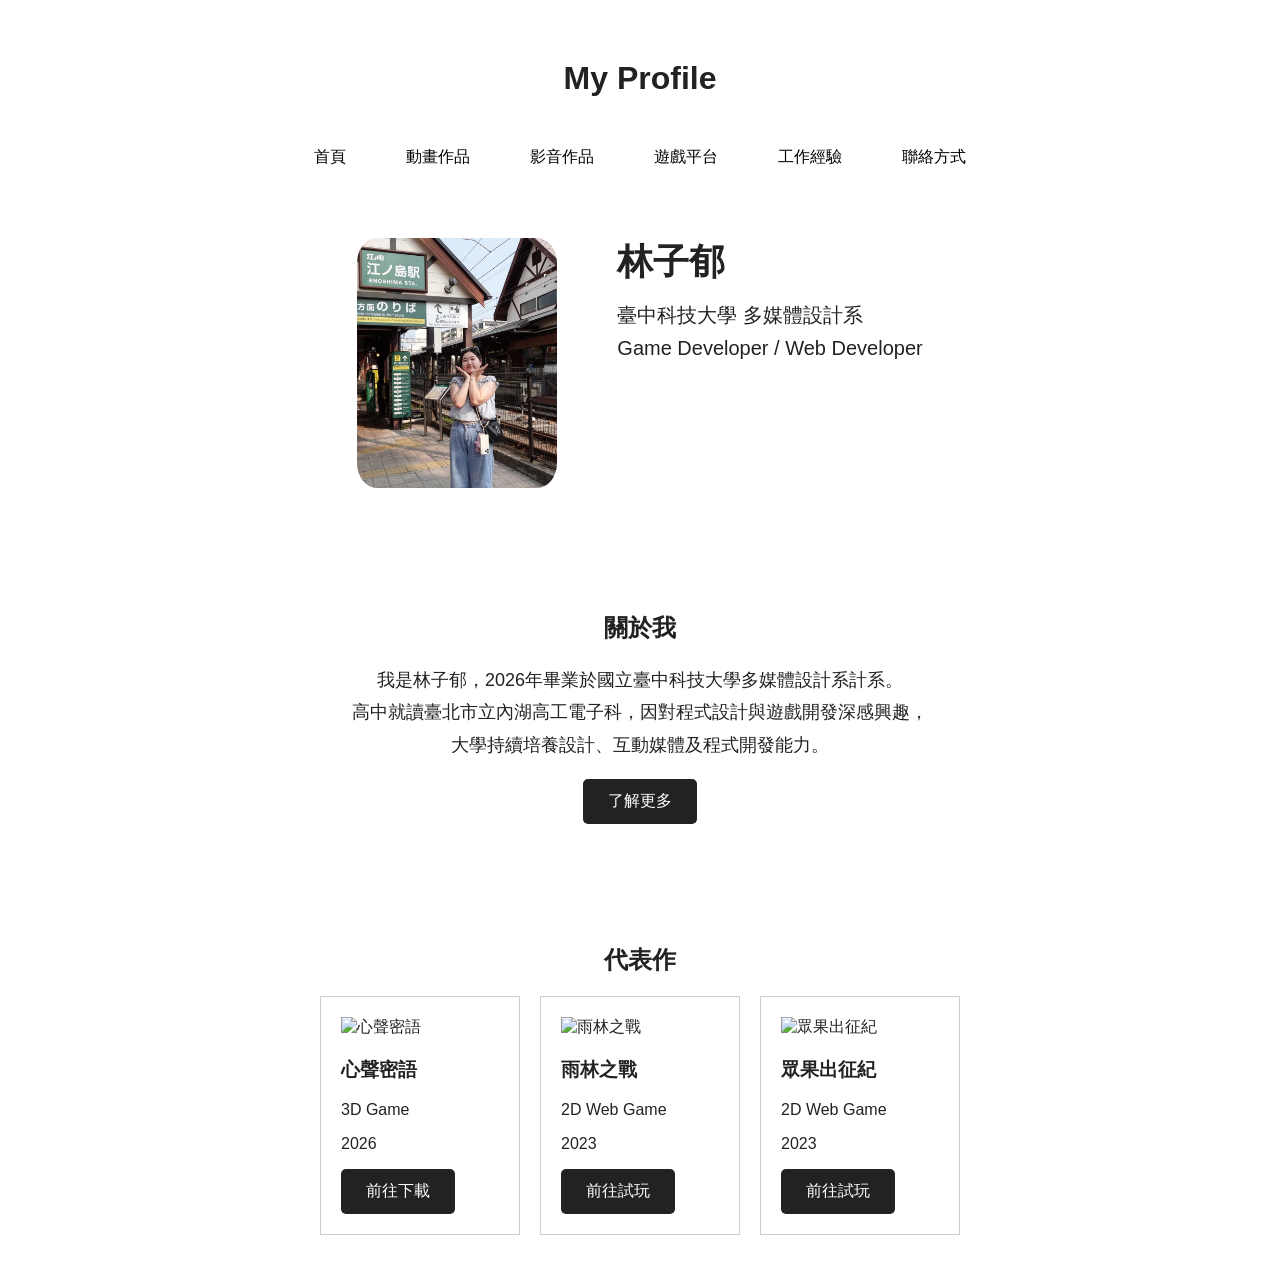
==== index.html @ 127e775a "09/22 15:06" ====
<!DOCTYPE html>
<html lang="zh-TW">

<head>
    <meta charset="UTF-8">
    <meta name="viewport" content="width=device-width, initial-scale=1.0">

    <title>My Profile</title>

    <link rel="stylesheet" href="css/common.css">
    <link rel="stylesheet" href="css/index.css">
</head>

<body>

    <header>

        <h1>My Profile</h1>

        <nav>

            <ul>
                <li><a href="index.html">首頁</a></li>

                <li>
                    <a href="animations.html">動畫作品</a>
                    <ul>
                        <li><a href="#">手翻書</a></li>
                        <li><a href="#">平面動畫</a></li>
                        <li><a href="#">光柵動畫</a></li>
                        <li><a href="#">偶動畫</a></li>
                    </ul>
                </li>

                <li>
                    <a href="videos.html">影音作品</a>
                    <ul>
                        <li><a href="#">微電影</a></li>
                        <li><a href="#">紀錄片剪輯</a></li>
                    </ul>
                </li>

                <li>
                    <a href="games.html">遊戲平台</a>
                    <ul>
                        <li><a href="#">2D遊戲</a></li>
                        <li><a href="#">互動裝置遊戲</a></li>
                        <li><a href="#">語音互動遊戲</a></li>
                    </ul>
                </li>

                <li>
                    <a href="experience.html">工作經驗</a>
                    <ul>
                        <li><a href="#">佈展經驗</a></li>
                        <li><a href="#">抓周活動</a></li>
                        <li><a href="#">專案協助</a></li>
                        <li><a href="#">伺服器維運</a></li>
                    </ul>
                </li>

                <li><a href="contact.html">聯絡方式</a></li>
            </ul>

        </nav>

        <section class="hero">

            <div class="profile-image">
                <img src="images/profile.jpg" alt="林子郁個人照">
            </div>

            <div class="profile-text">
                <h2>林子郁</h2>
                <p>臺中科技大學 多媒體設計系</p>
                <p>Game Developer / Web Developer</p>
            </div>

        </section>

        <section class="intro">

            <h2>關於我</h2>

            <p>
                我是林子郁，2026年畢業於國立臺中科技大學多媒體設計系計系。<br>
                高中就讀臺北市立內湖高工電子科，因對程式設計與遊戲開發深感興趣，<br>
                大學持續培養設計、互動媒體及程式開發能力。<br>
            </p>

            <a href="about.html" class="button">了解更多</a>

        </section>

        <section class="featured">

            <h2>代表作</h2>

            <div class="game-list">

                <div class="game-card">

                    <img src="images/xinshengmimi.jpg" alt="心聲密語">

                    <h3>心聲密語</h3>

                    <p>3D Game</p>
                    <p>2026</p>

                    <a href="https://drive.google.com/drive/folders/1yTG1GwC1kpS2oyGAruwCzZpNf6i1fbY-" class="button">前往下載</a>

                </div>

                <div class="game-card">

                    <img src="images/yulinzhizhan.jpg" alt="雨林之戰">

                    <h3>雨林之戰</h3>

                    <p>2D Web Game</p>
                    <p>2023</p>

                    <a href="https://julielin0926.github.io/game/game/index.html" class="button">前往試玩</a>

                </div>

                <div class="game-card">

                    <img src="images/zhongguo.chuzhengji.jpg" alt="眾果出征紀">

                    <h3>眾果出征紀</h3>

                    <p>2D Web Game</p>
                    <p>2023</p>

                    <a href="https://julielin0926.github.io/game/game2/index.html" class="button">前往試玩</a>

                </div>

            </div>

        </section>
    </header>

</body>

</html>
---- css/common.css ----
* {
    box-sizing: border-box;
}

body {
    margin: 0;
    font-family: Arial, sans-serif;
    background-color: #ffffff;
    color: #222;
}

header {
    padding: 30px 20px 0;
}

h1 {
    text-align: center;
    margin: 30px 0 30px;
}

/* ==================== 導覽列 ==================== */

nav {
    width: 100%;
    background-color: #ffffff;
}

nav ul {
    display: flex;
    list-style: none;
    padding: 0;
    margin: 0;
}

nav > ul {
    display: flex;
    justify-content: center;
    align-items: center;
    list-style: none;
    margin: 0;
    padding: 0;
}

nav li {
    position: relative;
}

nav li ul {
    display: none;
    position: absolute;
}

nav li:hover ul {
    display: block;
}

nav a {
    display: block;
    padding: 20px 30px;
    color: rgb(0, 0, 0);
    text-decoration: none;
}

/* ==================== 共用區塊 ==================== */

section {
    padding: 50px;
}

/* ==================== 共用按鈕 ==================== */

.button {
    display: inline-block;

    padding: 12px 25px;

    background-color: #222;
    color: white;

    text-decoration: none;

    border-radius: 5px;
}

.button:hover {
    opacity: 0.8;
    transform: scale(1.05);
}
---- css/index.css ----
/* ==================== 首頁 Hero ==================== */

.hero {
    min-height: 300px;
    display: flex;
    flex-direction: row;
    justify-content: center;
    align-items: flex-start;
    gap: 60px;
}

.hero h2 {
    font-size: 30px;
    margin: 0;
}

.hero p {
    font-size: 20px;
}

/* ==================== 個人照片 ==================== */

.profile-image img {
    width: 200px;
    height: 250px;
    object-fit: cover;
    border-radius: 10%;
}

/* ==================== 個人介紹 ==================== */

.profile-text h2 {
    font-size: 36px;
    margin: 0 0 15px;
}

.profile-text p {
    font-size: 20px;
    margin: 8px 0;
}

/* ==================== 關於我 ==================== */

.intro {
    max-width: 900px;
    margin: 0 auto;
    text-align: center;
}

.intro p {
    font-size: 18px;
    line-height: 1.8;
}

/* ==================== 代表作 ==================== */

.featured {
    max-width: 1000px;
    margin: 0 auto;
}

.featured h2 {
    text-align: center;
}

/* ==================== 遊戲卡片 ==================== */

.game-list {
    display: flex;
    justify-content: center;
    gap: 20px;
}

.game-card {
    padding: 20px;
    border: 1px solid #ccc;
    width: 200px;
}
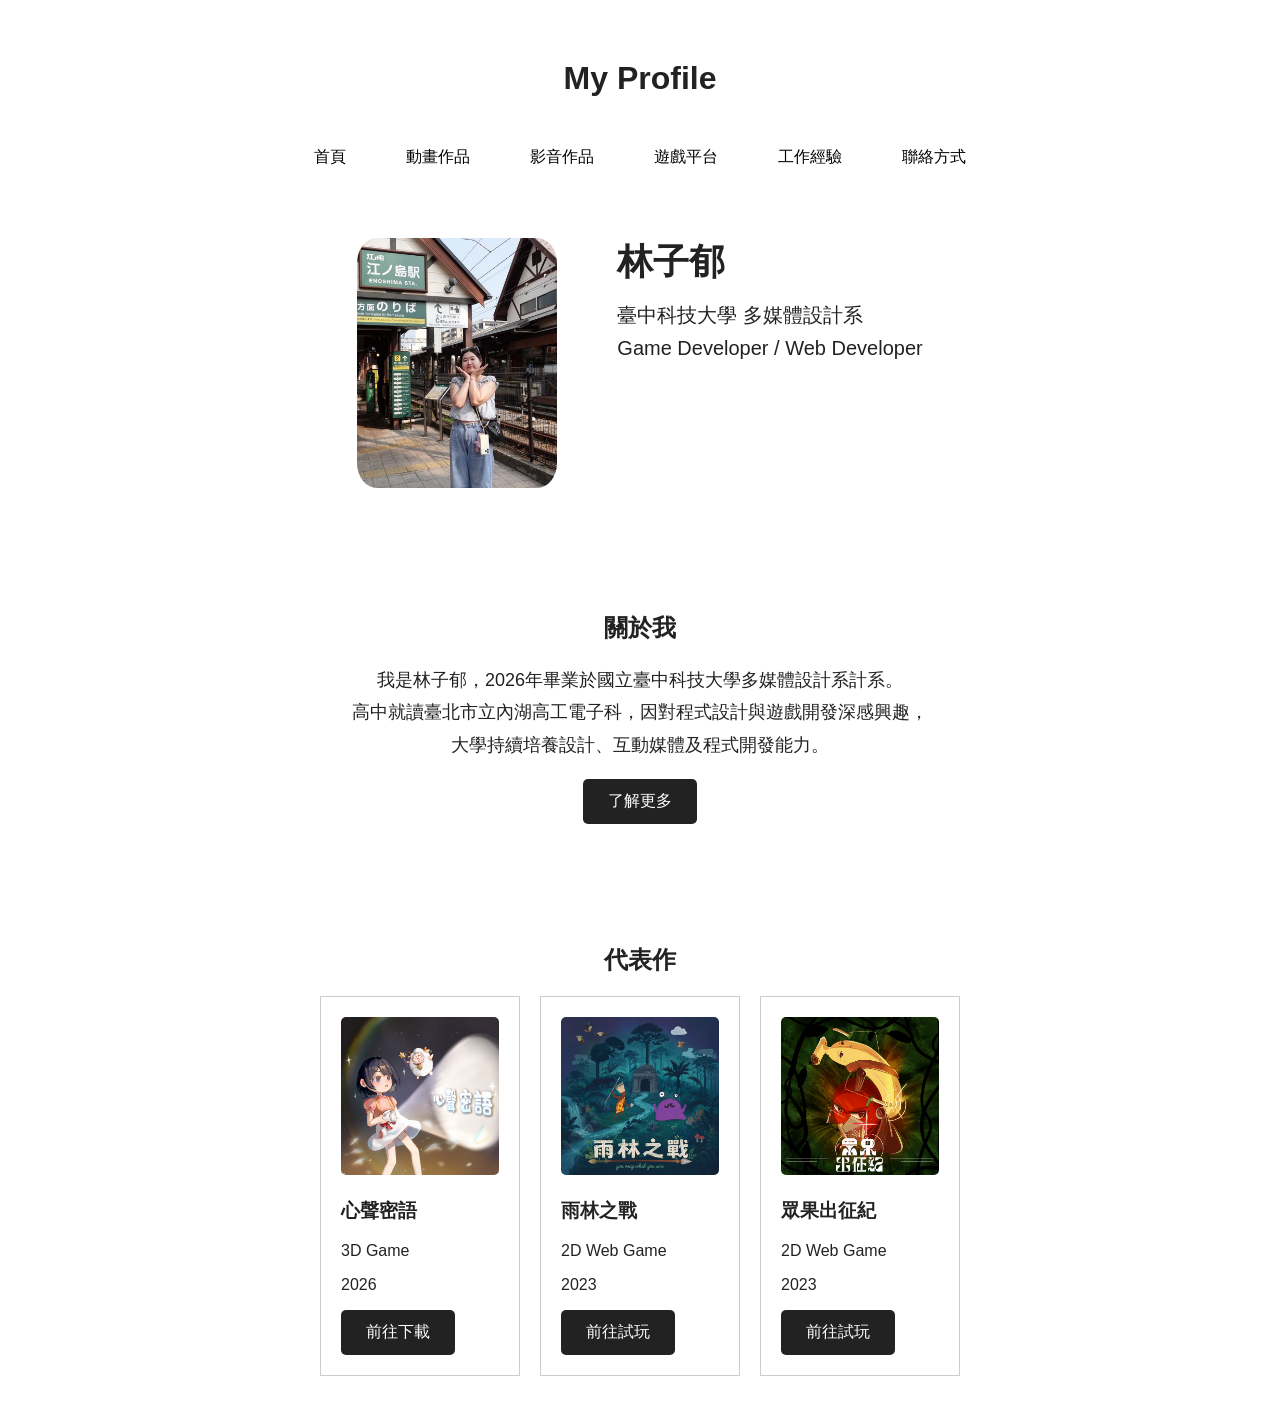
==== commit 88020e4d: "09/22 15:21" ====
--- a/index.html
+++ b/index.html
@@ -100,7 +100,7 @@
 
                 <div class="game-card">
 
-                    <img src="images/xinshengmimi.jpg" alt="心聲密語">
+                    <img src="images/xinshengmimi.png" alt="心聲密語">
 
                     <h3>心聲密語</h3>
 
@@ -113,7 +113,7 @@
 
                 <div class="game-card">
 
-                    <img src="images/yulinzhizhan.jpg" alt="雨林之戰">
+                    <img src="images/yulinzhizhan.png" alt="雨林之戰">
 
                     <h3>雨林之戰</h3>
 
@@ -126,7 +126,7 @@
 
                 <div class="game-card">
 
-                    <img src="images/zhongguo.chuzhengji.jpg" alt="眾果出征紀">
+                    <img src="images/zhongguo.chuzhengji.png" alt="眾果出征紀">
 
                     <h3>眾果出征紀</h3>
 
--- a/css/index.css
+++ b/css/index.css
@@ -75,4 +75,10 @@
     padding: 20px;
     border: 1px solid #ccc;
     width: 200px;
+}
+
+.game-card img {
+    width: 100%;
+    height: auto;
+    border-radius: 5px;
 }
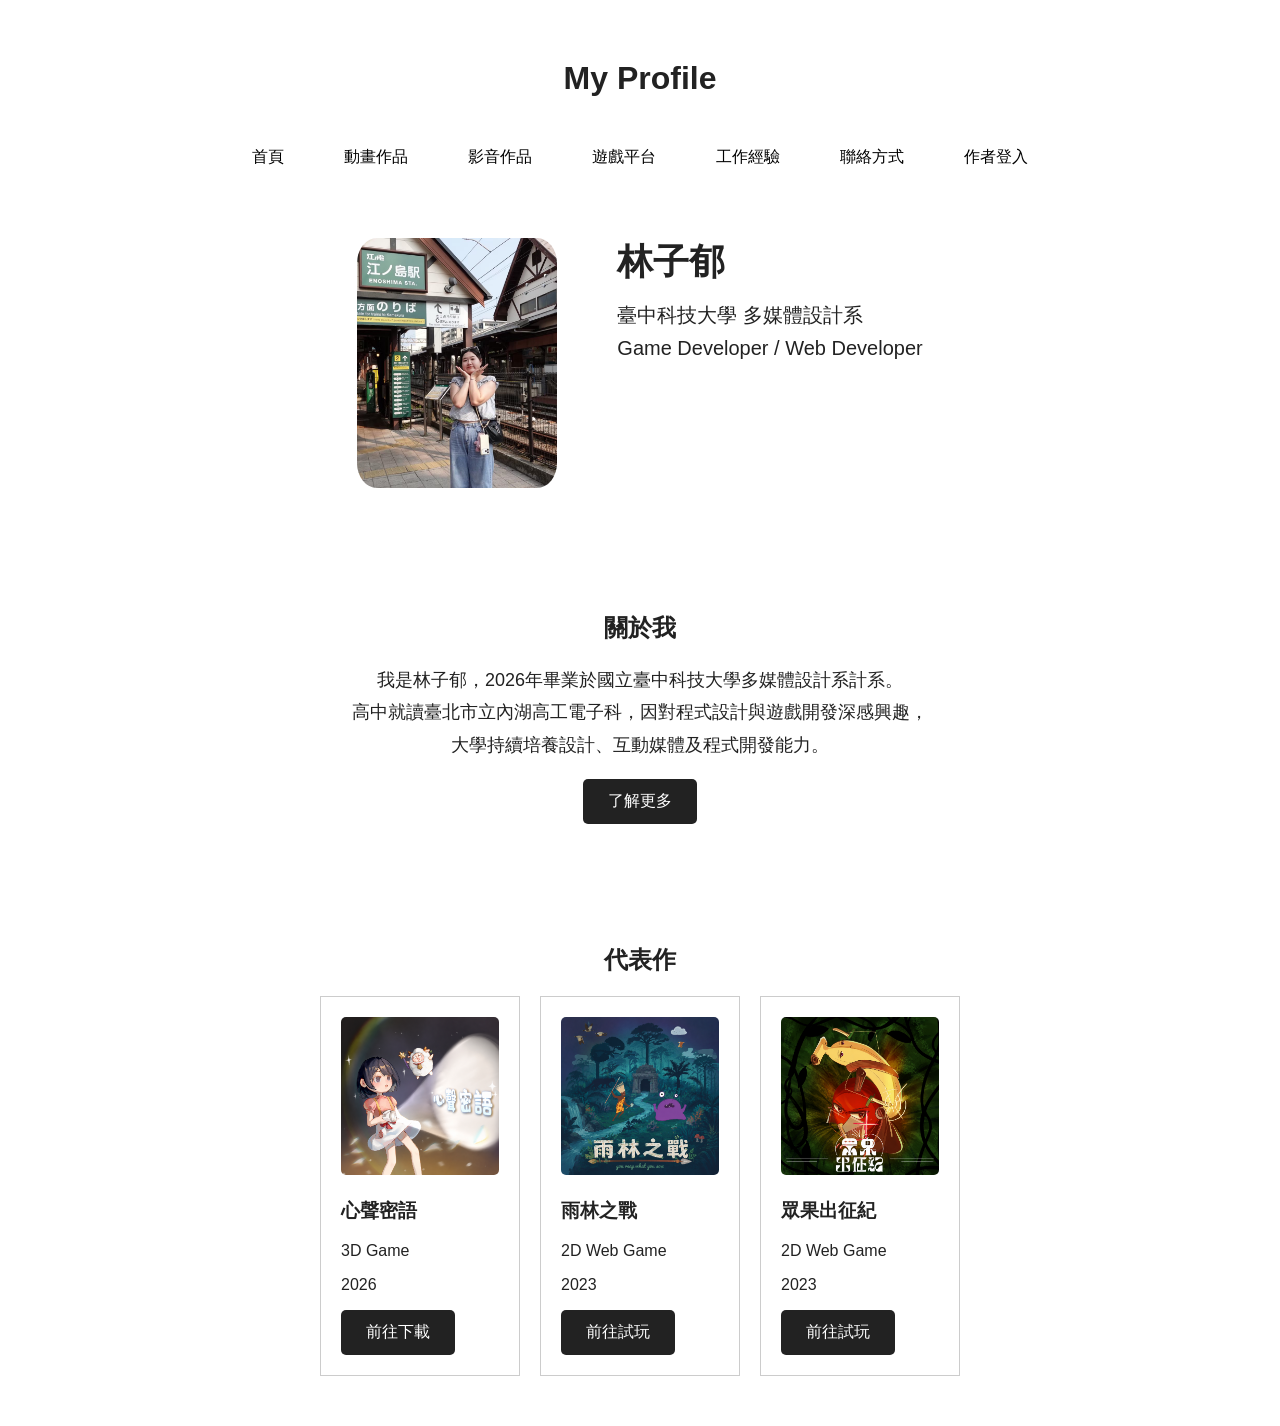
==== commit 9d1a921e: "09/22 17:00" ====
--- a/index.html
+++ b/index.html
@@ -4,24 +4,19 @@
 <head>
     <meta charset="UTF-8">
     <meta name="viewport" content="width=device-width, initial-scale=1.0">
-
     <title>My Profile</title>
-
     <link rel="stylesheet" href="css/common.css">
     <link rel="stylesheet" href="css/index.css">
 </head>
 
 <body>
-
     <header>
 
+    <!-- 導覽列區塊 --> 
         <h1>My Profile</h1>
-
         <nav>
-
             <ul>
                 <li><a href="index.html">首頁</a></li>
-
                 <li>
                     <a href="animations.html">動畫作品</a>
                     <ul>
@@ -31,7 +26,6 @@
                         <li><a href="#">偶動畫</a></li>
                     </ul>
                 </li>
-
                 <li>
                     <a href="videos.html">影音作品</a>
                     <ul>
@@ -39,7 +33,6 @@
                         <li><a href="#">紀錄片剪輯</a></li>
                     </ul>
                 </li>
-
                 <li>
                     <a href="games.html">遊戲平台</a>
                     <ul>
@@ -48,7 +41,6 @@
                         <li><a href="#">語音互動遊戲</a></li>
                     </ul>
                 </li>
-
                 <li>
                     <a href="experience.html">工作經驗</a>
                     <ul>
@@ -58,87 +50,64 @@
                         <li><a href="#">伺服器維運</a></li>
                     </ul>
                 </li>
-
                 <li><a href="contact.html">聯絡方式</a></li>
+                <li><a href="login.html">作者登入</a></li>
             </ul>
-
         </nav>
 
+
+
+    <!-- 關於我 -->
         <section class="hero">
-
             <div class="profile-image">
                 <img src="images/profile.jpg" alt="林子郁個人照">
             </div>
-
             <div class="profile-text">
                 <h2>林子郁</h2>
                 <p>臺中科技大學 多媒體設計系</p>
                 <p>Game Developer / Web Developer</p>
             </div>
-
         </section>
-
         <section class="intro">
-
             <h2>關於我</h2>
-
             <p>
                 我是林子郁，2026年畢業於國立臺中科技大學多媒體設計系計系。<br>
                 高中就讀臺北市立內湖高工電子科，因對程式設計與遊戲開發深感興趣，<br>
                 大學持續培養設計、互動媒體及程式開發能力。<br>
             </p>
-
             <a href="about.html" class="button">了解更多</a>
-
         </section>
 
+
+
+    <!-- 遊戲作品區塊 -->
         <section class="featured">
-
             <h2>代表作</h2>
-
             <div class="game-list">
-
                 <div class="game-card">
-
                     <img src="images/xinshengmimi.png" alt="心聲密語">
-
                     <h3>心聲密語</h3>
-
                     <p>3D Game</p>
                     <p>2026</p>
-
                     <a href="https://drive.google.com/drive/folders/1yTG1GwC1kpS2oyGAruwCzZpNf6i1fbY-" class="button">前往下載</a>
-
                 </div>
 
                 <div class="game-card">
-
                     <img src="images/yulinzhizhan.png" alt="雨林之戰">
-
                     <h3>雨林之戰</h3>
-
                     <p>2D Web Game</p>
                     <p>2023</p>
-
                     <a href="https://julielin0926.github.io/game/game/index.html" class="button">前往試玩</a>
-
                 </div>
 
                 <div class="game-card">
-
                     <img src="images/zhongguo.chuzhengji.png" alt="眾果出征紀">
-
                     <h3>眾果出征紀</h3>
-
                     <p>2D Web Game</p>
                     <p>2023</p>
-
                     <a href="https://julielin0926.github.io/game/game2/index.html" class="button">前往試玩</a>
-
                 </div>
-
             </div>
-
         </section>
     </header>
 
--- a/css/common.css
+++ b/css/common.css
@@ -18,6 +18,7 @@
     margin: 30px 0 30px;
 }
 
+
 /* ==================== 導覽列 ==================== */
 
 nav {
@@ -33,39 +34,105 @@
 }
 
 nav > ul {
+    background-color: #ffffff;
+
     display: flex;
     justify-content: center;
     align-items: center;
+
     list-style: none;
     margin: 0;
     padding: 0;
 }
 
+
+/* 每一個主選單項目 */
+
 nav li {
     position: relative;
 }
 
+
+/* ==================== 下拉選單 ==================== */
+
 nav li ul {
     display: none;
+
     position: absolute;
+
+    /* 放到主選單正下方 */
+    top: 100%;
+
+    /* 讓下拉選單以主選單項目為中心 */
+    left: 50%;
+    transform: translateX(-50%);
+
+    /* 下拉選單背景 */
+    background-color: #ffffff;
+    opacity: 0.8;
+
+    margin: 0;
+    padding: 0;
+
+    /* 最小寬度 */
+    min-width: 160px;
+
+    /* 顯示在其他內容上方 */
+    z-index: 1000;
 }
+
+
+/* 滑鼠移到主選單時，顯示下拉選單 */
 
 nav li:hover ul {
     display: block;
 }
 
+
+/* ==================== 主選單連結 ==================== */
+
 nav a {
     display: block;
+
     padding: 20px 30px;
+
     color: rgb(0, 0, 0);
+
     text-decoration: none;
 }
+
+
+/* ==================== 下拉選單連結 ==================== */
+
+nav li ul a {
+    /* 文字置中 */
+    text-align: center;
+
+    /* 下拉選單內縮 */
+    padding: 12px 20px;
+
+    /* 不換行 */
+    white-space: nowrap;
+
+    /* 淡淡的黑色格線 */
+    border: 1px solid rgba(197, 197, 197, 0.342);
+}
+
+
+/* ==================== 下拉選單滑鼠效果 ==================== */
+
+nav li ul a:hover {
+    background-color: #eeeded;
+    opacity: 0.9;
+}
+
 
 /* ==================== 共用區塊 ==================== */
 
 section {
     padding: 50px;
 }
+
 
 /* ==================== 共用按鈕 ==================== */
 
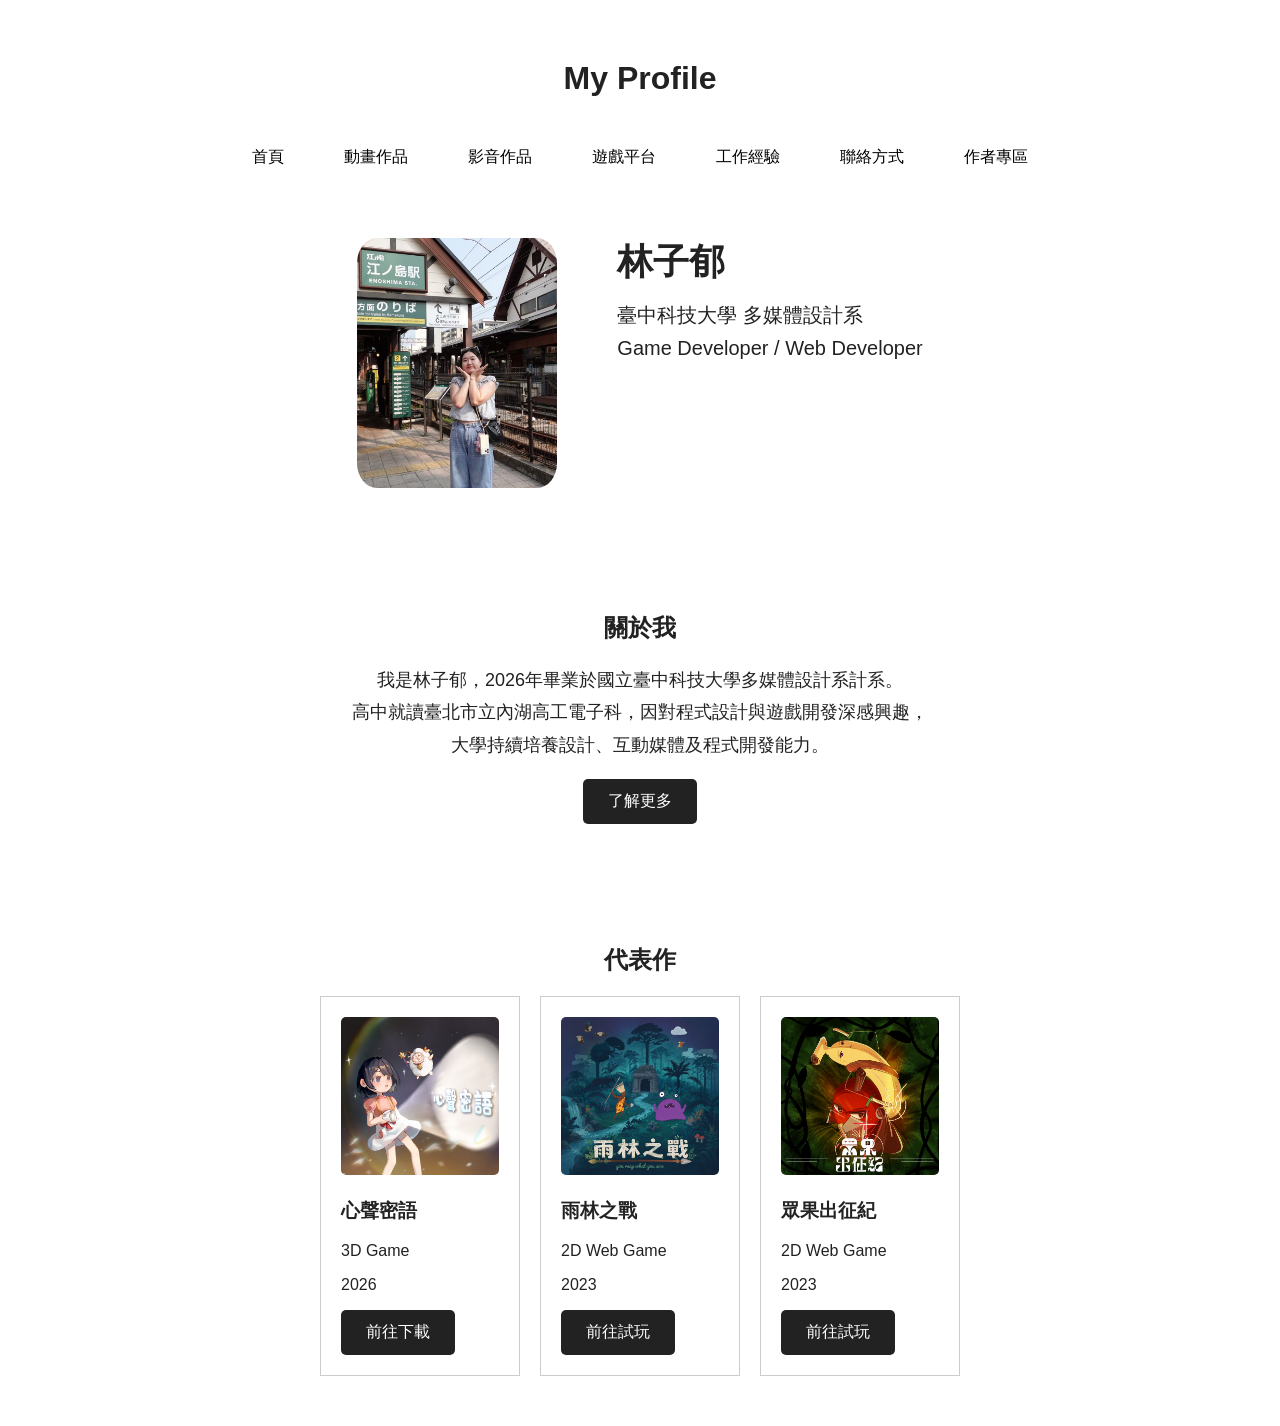
==== commit c042432e: "09/23 16:00" ====
--- a/index.html
+++ b/index.html
@@ -51,7 +51,7 @@
                     </ul>
                 </li>
                 <li><a href="contact.html">聯絡方式</a></li>
-                <li><a href="login.html">作者登入</a></li>
+                <li><a href="login.html">作者專區</a></li>
             </ul>
         </nav>
 
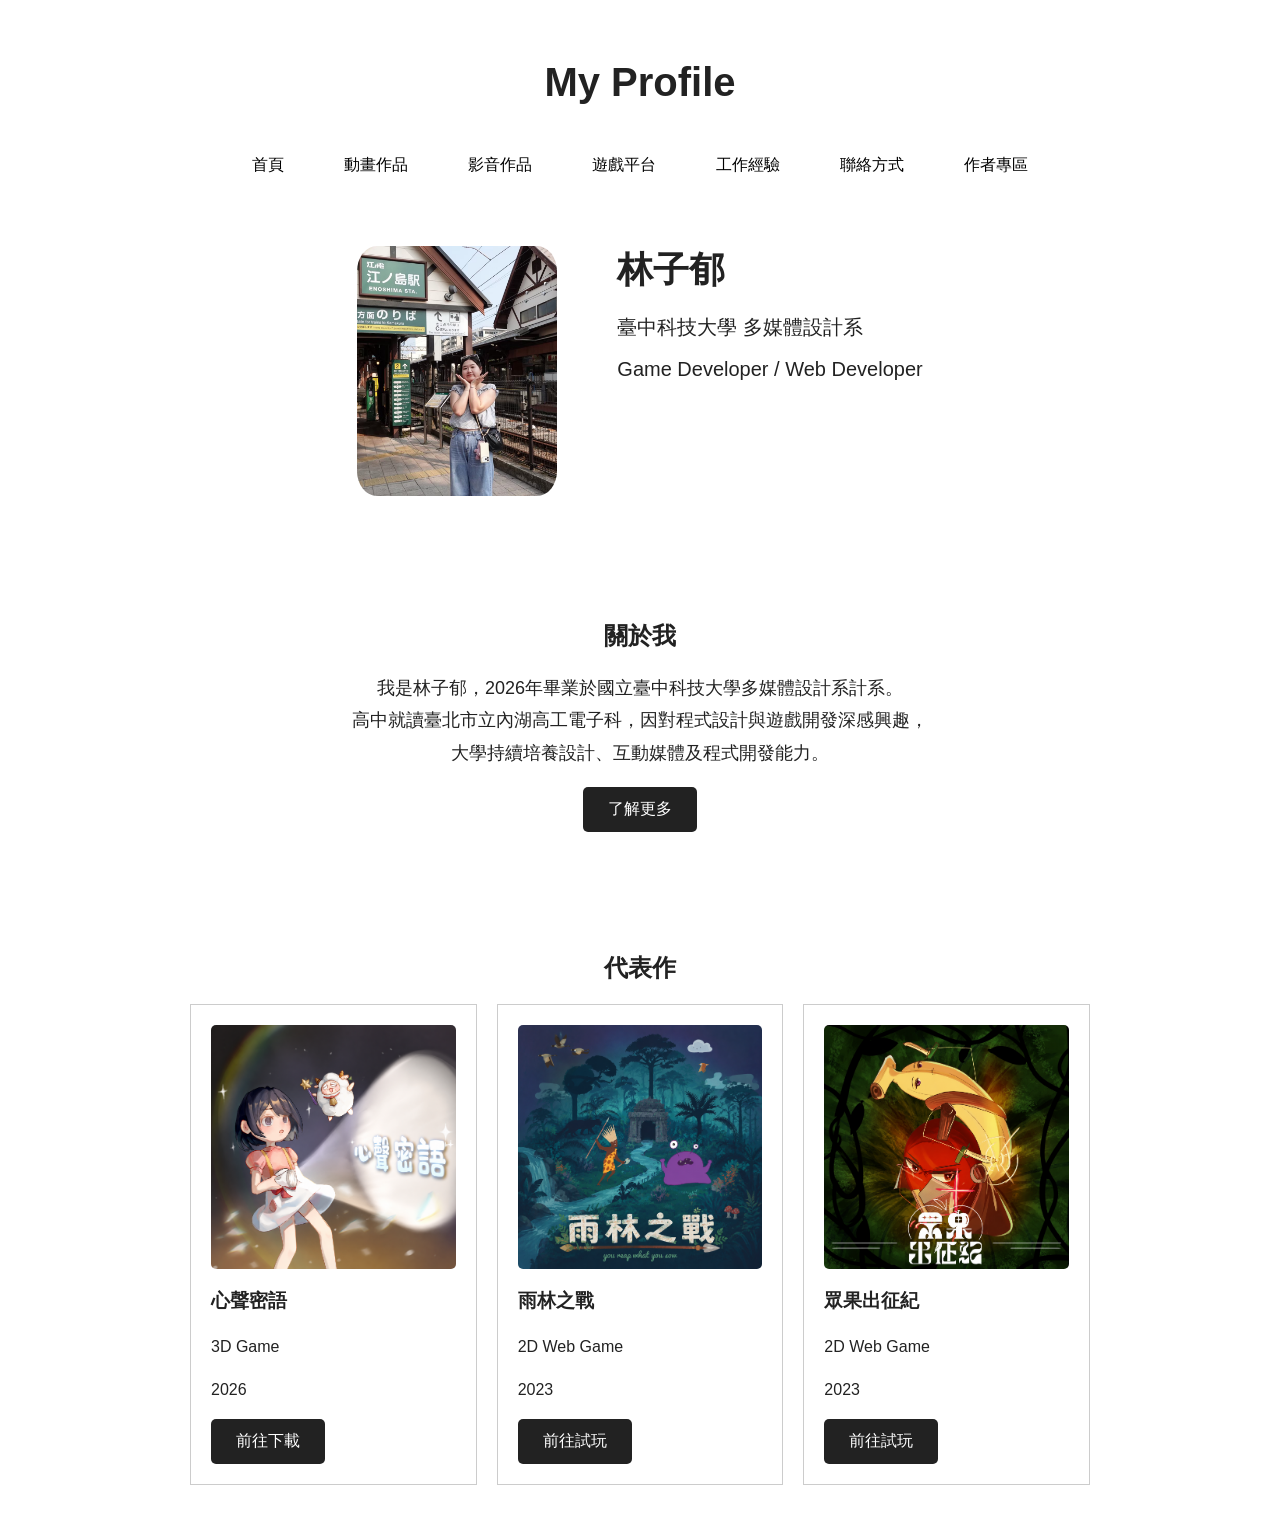
==== commit 42eb88df: "09/24 14:15" ====
--- a/index.html
+++ b/index.html
@@ -7,6 +7,8 @@
     <title>My Profile</title>
     <link rel="stylesheet" href="css/common.css">
     <link rel="stylesheet" href="css/index.css">
+    <link rel="stylesheet" href="css/responsive.css">
+    <script src="js/navigation.js" defer></script>
 </head>
 
 <body>
@@ -20,25 +22,26 @@
                 <li>
                     <a href="animations.html">動畫作品</a>
                     <ul>
-                        <li><a href="#">手翻書</a></li>
-                        <li><a href="#">平面動畫</a></li>
-                        <li><a href="#">光柵動畫</a></li>
-                        <li><a href="#">偶動畫</a></li>
+                        <li><a href="work.html?id=1">手翻書</a></li>
+                        <li><a href="work.html?id=2">平面動畫</a></li>
+                        <li><a href="work.html?id=3">光柵動畫</a></li>
+                        <li><a href="work.html?id=4">偶動畫</a></li>
                     </ul>
                 </li>
                 <li>
                     <a href="videos.html">影音作品</a>
                     <ul>
-                        <li><a href="#">微電影</a></li>
-                        <li><a href="#">紀錄片剪輯</a></li>
+                        <li><a href="work.html?id=5">微電影</a></li>
+                        <li><a href="work.html?id=6">紀錄片剪輯</a></li>
                     </ul>
                 </li>
                 <li>
                     <a href="games.html">遊戲平台</a>
                     <ul>
-                        <li><a href="#">2D遊戲</a></li>
-                        <li><a href="#">互動裝置遊戲</a></li>
-                        <li><a href="#">語音互動遊戲</a></li>
+                        <li><a href="work.html?id=8">2D遊戲｜雨林之戰</a></li>
+                        <li><a href="work.html?id=9">2D遊戲｜眾果出征紀</a></li>
+                        <li><a href="work.html?id=10">互動裝置遊戲</a></li>
+                        <li><a href="work.html?id=7">語音互動遊戲</a></li>
                     </ul>
                 </li>
                 <li>
--- a/css/responsive.css
+++ b/css/responsive.css
@@ -0,0 +1,305 @@
+/* 基本尺寸與長文字處理 */
+
+html {
+    box-sizing: border-box;
+}
+
+*,
+*::before,
+*::after {
+    box-sizing: inherit;
+}
+
+body {
+    min-width: 0;
+    overflow-wrap: anywhere;
+}
+
+img,
+video {
+    max-width: 100%;
+}
+
+input,
+select,
+textarea {
+    min-width: 0;
+    max-width: 100%;
+    font: inherit;
+    font-size: 16px;
+}
+
+button,
+.button {
+    max-width: 100%;
+    white-space: normal;
+}
+
+button,
+input,
+select,
+textarea,
+a {
+    touch-action: manipulation;
+}
+
+h1 {
+    padding-inline: 16px;
+    font-size: clamp(1.6rem, 4vw, 2.5rem);
+}
+
+p {
+    line-height: 1.7;
+}
+
+/* 內容區留白 */
+
+section {
+    padding: clamp(24px, 4vw, 50px)
+             clamp(16px, 4vw, 50px);
+}
+
+#about,
+.contact-info {
+    width: 100%;
+    max-width: 960px;
+    margin-inline: auto;
+}
+
+.profile-image,
+.profile-text {
+    min-width: 0;
+}
+
+.login {
+    width: 100%;
+    max-width: 440px;
+    padding: 32px 20px;
+}
+
+.login input,
+.login button {
+    width: 100%;
+    min-height: 44px;
+}
+
+.admin {
+    width: 100%;
+    padding-inline: clamp(16px, 4vw, 24px);
+}
+
+.admin-actions,
+.dialog-actions {
+    flex-wrap: wrap;
+}
+
+/* 導覽：桌面保留原本排列，觸控平板橫向也不強制切換。 */
+nav > ul {
+    flex-wrap: wrap;
+}
+nav > ul > li {
+    min-width: 0;
+}
+nav li:focus-within > ul {
+    display: block;
+}
+nav a:focus-visible,
+button:focus-visible,
+.button:focus-visible {
+    outline: 3px solid #1565c0;
+    outline-offset: 3px;
+}
+.nav-toggle,
+.submenu-toggle {
+    display: none;
+}
+
+/* 手機（含橫向）與寬度 1024px 以內的直向平板。 */
+@media (max-width: 767px), (max-width: 1024px) and (orientation: portrait) {
+    nav.site-nav {
+        padding: 0 16px;
+    }
+    .site-nav > .nav-toggle {
+        display: flex;
+        flex-direction: column;
+        justify-content: center;
+        align-items: center;
+        gap: 7px;
+        width: 48px;
+        height: 48px;
+        margin-left: auto;
+        padding: 10px;
+        border: 1px solid #ddd;
+        border-radius: 6px;
+        background: #fff;
+        color: #222;
+        cursor: pointer;
+    }
+    .nav-toggle span {
+        display: block;
+        width: 24px;
+        height: 2px;
+        background: currentColor;
+        transition: transform 160ms ease;
+    }
+    .nav-toggle[aria-expanded="true"] span:first-child {
+        transform: translateY(4.5px) rotate(45deg);
+    }
+    .nav-toggle[aria-expanded="true"] span:last-child {
+        transform: translateY(-4.5px) rotate(-45deg);
+    }
+    .site-nav > ul {
+        display: none;
+        flex-direction: column;
+        align-items: stretch;
+        width: 100%;
+        margin-top: 8px;
+        padding: 0;
+    }
+    .site-nav.is-open > ul {
+        display: flex;
+    }
+    .site-nav > ul > li {
+        display: grid;
+        grid-template-columns: minmax(0, 1fr) auto;
+        align-items: center;
+        width: 100%;
+        border-bottom: 1px solid #e5e5e5;
+    }
+    .site-nav > ul > li > a {
+        min-width: 0;
+        min-height: 48px;
+        padding: 14px 12px;
+        font-weight: bold;
+    }
+    .site-nav .submenu-toggle {
+        display: grid;
+        place-items: center;
+        width: 48px;
+        height: 48px;
+        padding: 0;
+        border: 0;
+        background: transparent;
+        color: #222;
+        font-size: 24px;
+        cursor: pointer;
+    }
+    .site-nav li > ul,
+    .site-nav li:hover > ul,
+    .site-nav li:focus-within > ul {
+        display: none;
+        grid-column: 1 / -1;
+        position: static;
+        top: auto;
+        left: auto;
+        transform: none;
+        min-width: 0;
+        width: 100%;
+        margin: 0;
+        padding: 0 0 12px 12px;
+        opacity: 1;
+    }
+    .site-nav li.submenu-open > ul {
+        display: block;
+    }
+    .site-nav li ul a {
+        min-height: 44px;
+        padding: 12px;
+        white-space: normal;
+        text-align: left;
+        border: 0;
+    }
+}
+@media (prefers-reduced-motion: reduce) {
+    .nav-toggle span {
+        transition: none;
+    }
+}
+/* 首頁介紹 */
+
+.hero {
+    flex-wrap: wrap;
+    gap: clamp(24px, 5vw, 60px);
+}
+
+.profile-text {
+    max-width: 100%;
+}
+
+@media (max-width: 700px) {
+    header {
+        padding: 20px 0 0;
+    }
+
+    .hero {
+        flex-direction: column;
+        align-items: center;
+        text-align: center;
+    }
+
+    .profile-text h2 {
+        font-size: 28px;
+    }
+
+    .profile-text p {
+        font-size: 17px;
+    }
+
+    .intro p {
+        font-size: 16px;
+    }
+}
+
+
+
+/* 首頁原本的代表作卡片 */
+
+.game-list {
+    display: grid;
+    grid-template-columns:
+        repeat(auto-fit, minmax(min(100%, 220px), 1fr));
+    gap: 20px;
+}
+
+.game-card {
+    width: auto;
+    min-width: 0;
+}
+
+.game-card img {
+    display: block;
+    width: 100%;
+    height: auto;
+}
+
+.game-card .button {
+    text-align: center;
+}
+
+/* 資料庫讀取的作品卡片 */
+
+.works-grid {
+    grid-template-columns:
+        repeat(auto-fit, minmax(min(100%, 280px), 1fr));
+}
+
+.work-card {
+    min-width: 0;
+}
+
+.work-card iframe {
+    width: 100%;
+    height: auto;
+    aspect-ratio: 16 / 9;
+}
+
+@media (max-width: 480px) {
+    .works-section {
+        padding: 24px 16px;
+    }
+
+    .work-card,
+    .game-card {
+        padding: 16px;
+    }
+}
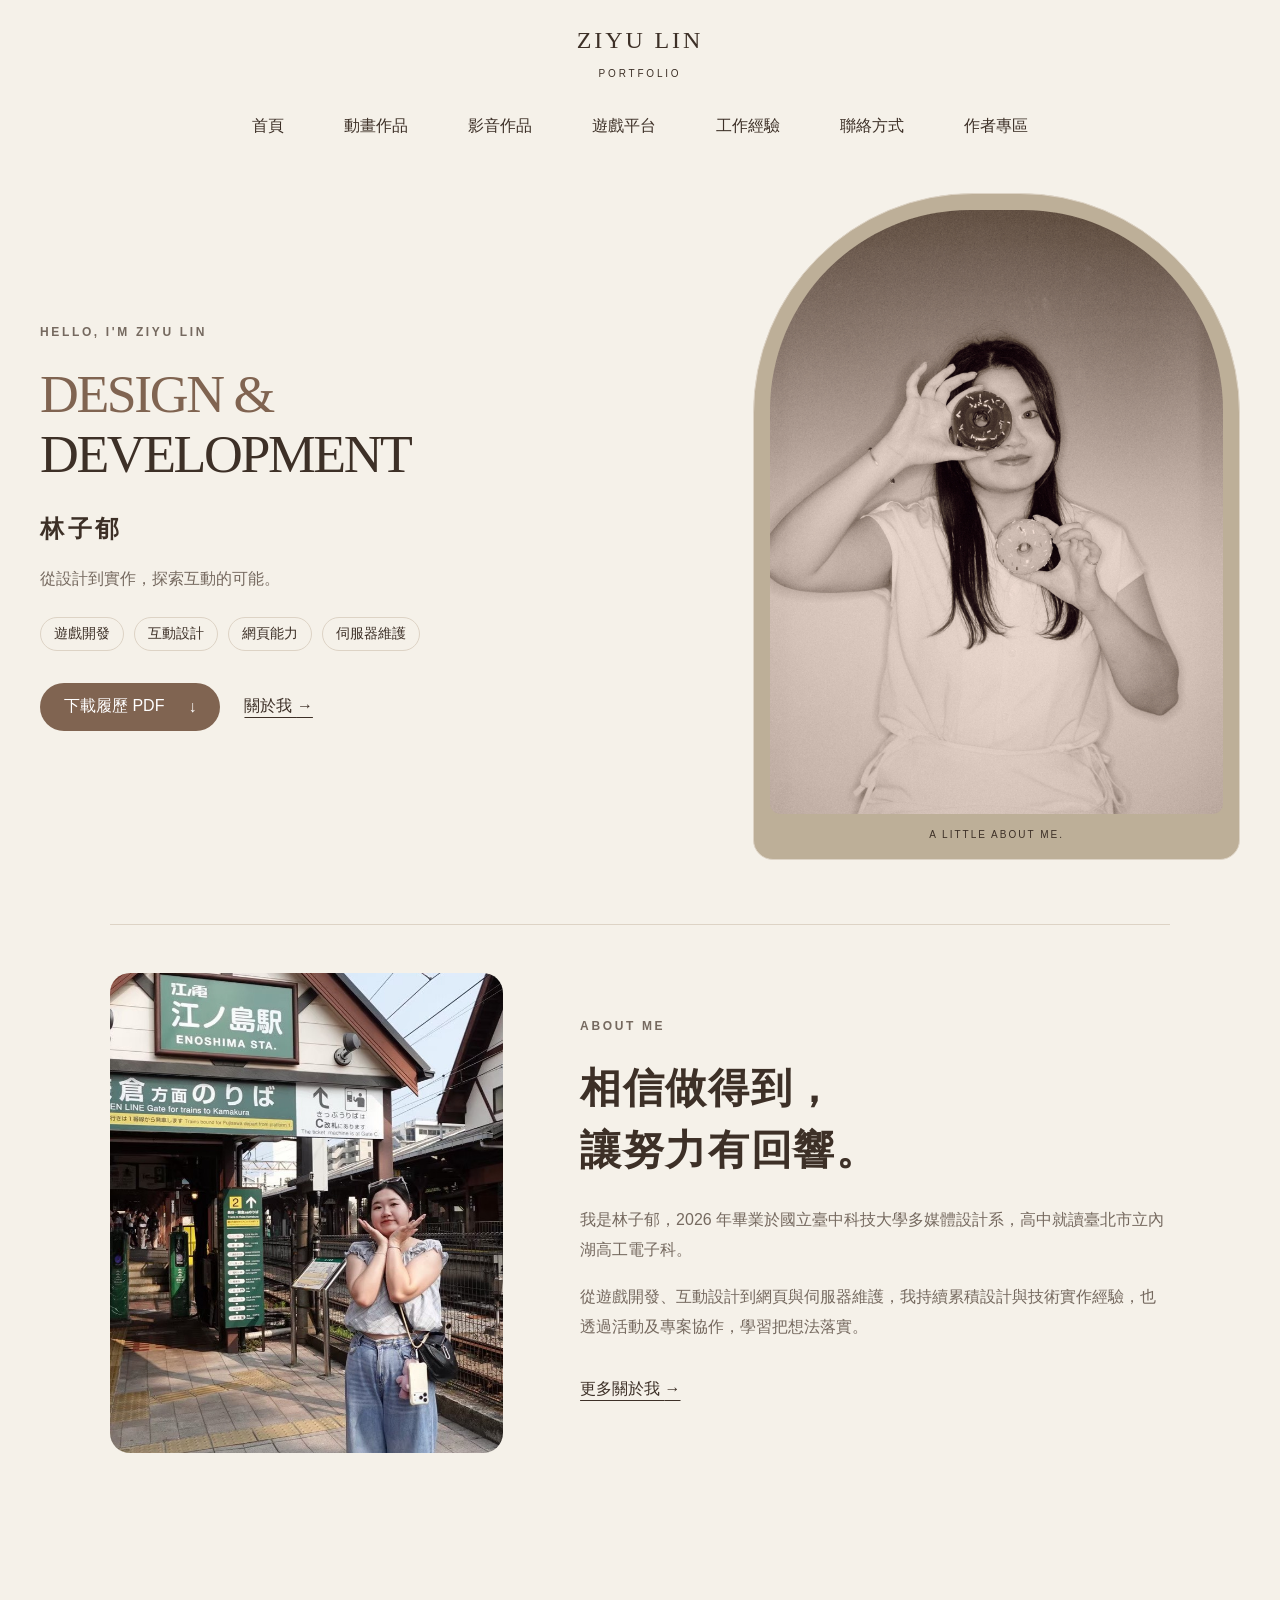
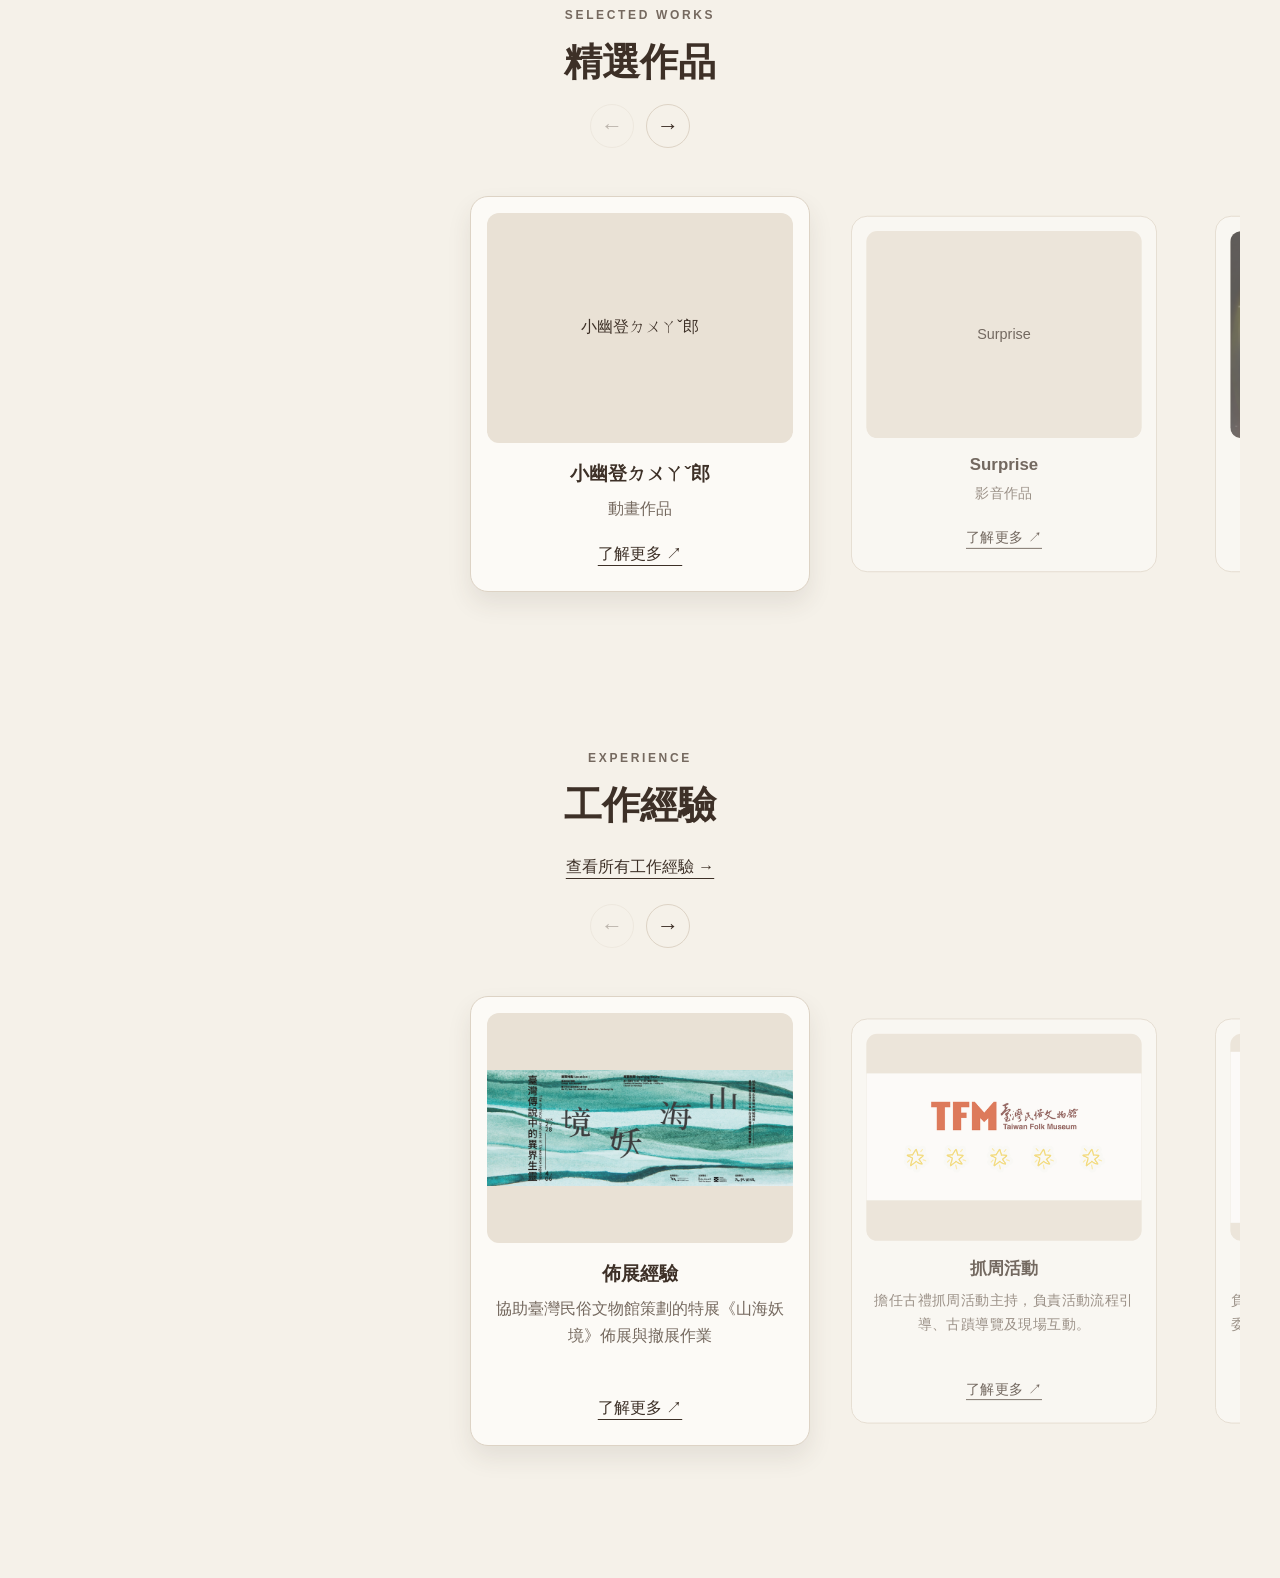
==== commit d84ae6ea: "0929 15:10" ====
--- a/index.html
+++ b/index.html
@@ -8,14 +8,17 @@
     <link rel="stylesheet" href="css/common.css">
     <link rel="stylesheet" href="css/index.css">
     <link rel="stylesheet" href="css/responsive.css">
+    <link rel="stylesheet" href="css/home-design.css">
     <script src="js/navigation.js" defer></script>
 </head>
 
-<body>
+<body class="home-page">
     <header>
 
     <!-- 導覽列區塊 --> 
-        <h1>My Profile</h1>
+        <p class="home-brand">
+            <a href="index.html">ZIYU LIN<span>PORTFOLIO</span></a>
+        </p>
         <nav>
             <ul>
                 <li><a href="index.html">首頁</a></li>
@@ -58,62 +61,81 @@
             </ul>
         </nav>
 
+        </header>
 
+        <main id="mainContent">
 
-    <!-- 關於我 -->
-        <section class="hero">
-            <div class="profile-image">
-                <img src="images/profile.jpg" alt="林子郁個人照">
+        <!-- 首屏 -->
+        <section class="home-hero" aria-labelledby="homeTitle">
+            <div class="home-hero-copy">
+                <p class="home-eyebrow">HELLO, I'M ZIYU LIN</p>
+                <h1 id="homeTitle" class="home-title">
+                    <span>DESIGN &amp;</span> DEVELOPMENT
+                </h1>
+                <p class="home-name">林子郁</p>
+                <p class="home-lead">從設計到實作，探索互動的可能。</p>
+                <ul class="home-skills" aria-label="專長領域">
+                    <li>遊戲開發</li>
+                    <li>互動設計</li>
+                    <li>網頁能力</li>
+                    <li>伺服器維護</li>
+                </ul>
+                <div class="home-actions">
+                    <a href="downloads/resume-2026.pdf" download="履歷2026.pdf" class="home-button">下載履歷 PDF <span aria-hidden="true">↓</span></a>
+                    <a href="about.html" class="home-text-link">關於我 <span aria-hidden="true">→</span></a>
+                </div>
             </div>
-            <div class="profile-text">
-                <h2>林子郁</h2>
-                <p>臺中科技大學 多媒體設計系</p>
-                <p>Game Developer / Web Developer</p>
+            <div class="home-portrait">
+                <img src="images/home-portrait.jpg" alt="林子郁手持甜甜圈的個人照"
+                     width="2664" height="3552" fetchpriority="high">
+                <p class="home-photo-note">A LITTLE ABOUT ME.</p>
             </div>
         </section>
-        <section class="intro">
-            <h2>關於我</h2>
-            <p>
-                我是林子郁，2026年畢業於國立臺中科技大學多媒體設計系計系。<br>
-                高中就讀臺北市立內湖高工電子科，因對程式設計與遊戲開發深感興趣，<br>
-                大學持續培養設計、互動媒體及程式開發能力。<br>
-            </p>
-            <a href="about.html" class="button">了解更多</a>
+
+        <!-- 簡單個人介紹 -->
+        <section class="home-about" aria-labelledby="homeAboutTitle">
+            <div class="home-about-photo">
+                <img src="images/profile.jpg" alt="林子郁生活照" loading="lazy">
+            </div>
+            <div class="home-about-copy">
+                <p class="home-eyebrow">ABOUT ME</p>
+                <h2 id="homeAboutTitle">相信做得到，<br>讓努力有回響。</h2>
+                <p>我是林子郁，2026 年畢業於國立臺中科技大學多媒體設計系，高中就讀臺北市立內湖高工電子科。</p>
+                <p>從遊戲開發、互動設計到網頁與伺服器維護，我持續累積設計與技術實作經驗，也透過活動及專案協作，學習把想法落實。</p>
+                <a href="about.html" class="home-text-link">更多關於我 <span aria-hidden="true">→</span></a>
+            </div>
         </section>
 
 
 
-    <!-- 遊戲作品區塊 -->
-        <section class="featured">
-            <h2>代表作</h2>
-            <div class="game-list">
-                <div class="game-card">
-                    <img src="images/xinshengmimi.png" alt="心聲密語">
-                    <h3>心聲密語</h3>
-                    <p>3D Game</p>
-                    <p>2026</p>
-                    <a href="https://drive.google.com/drive/folders/1yTG1GwC1kpS2oyGAruwCzZpNf6i1fbY-" class="button">前往下載</a>
+        <section class="home-showcase" id="featuredWorks" aria-labelledby="worksTitle">
+            <p class="home-eyebrow">SELECTED WORKS</p>
+            <h2 id="worksTitle">精選作品</h2>
+            <div class="home-carousel" data-carousel="works">
+                <div class="carousel-actions">
+                    <button type="button" data-prev aria-label="上一件作品" disabled>←</button>
+                    <button type="button" data-next aria-label="下一件作品" disabled>→</button>
                 </div>
-
-                <div class="game-card">
-                    <img src="images/yulinzhizhan.png" alt="雨林之戰">
-                    <h3>雨林之戰</h3>
-                    <p>2D Web Game</p>
-                    <p>2023</p>
-                    <a href="https://julielin0926.github.io/game/game/index.html" class="button">前往試玩</a>
-                </div>
-
-                <div class="game-card">
-                    <img src="images/zhongguo.chuzhengji.png" alt="眾果出征紀">
-                    <h3>眾果出征紀</h3>
-                    <p>2D Web Game</p>
-                    <p>2023</p>
-                    <a href="https://julielin0926.github.io/game/game2/index.html" class="button">前往試玩</a>
-                </div>
+                <p class="carousel-status" role="status">作品載入中…</p>
+                <div class="carousel-track" tabindex="0" role="region" aria-label="精選作品，可左右滑動"></div>
             </div>
         </section>
-    </header>
+        <section class="home-showcase" aria-labelledby="experiencesTitle">
+            <p class="home-eyebrow">EXPERIENCE</p>
+            <h2 id="experiencesTitle">工作經驗</h2>
+            <a class="home-text-link" href="experience.html">查看所有工作經驗 →</a>
+            <div class="home-carousel" data-carousel="experiences">
+                <div class="carousel-actions">
+                    <button type="button" data-prev aria-label="上一筆工作經驗" disabled>←</button>
+                    <button type="button" data-next aria-label="下一筆工作經驗" disabled>→</button>
+                </div>
+                <p class="carousel-status" role="status">工作經驗載入中…</p>
+                <div class="carousel-track" tabindex="0" role="region" aria-label="工作經驗，可左右滑動"></div>
+            </div>
+        </section>
+        </main>
 
+<script type="module" src="js/main.js"></script>
 </body>
 
-</html>+</html>
--- a/css/index.css
+++ b/css/index.css
@@ -21,8 +21,8 @@
 /* ==================== 個人照片 ==================== */
 
 .profile-image img {
-    width: 200px;
-    height: 250px;
+    width: 100px;
+    height: 150px;
     object-fit: cover;
     border-radius: 10%;
 }
--- a/css/home-design.css
+++ b/css/home-design.css
@@ -0,0 +1,157 @@
+.home-page {
+    --home-bg: #f5f1e9;
+    --home-sand: #bdaf98;
+    --home-accent: #806451;
+    --home-ink: #3d3027;
+    --home-muted: #75695f;
+    --home-line: #ddd3c5;
+    background: var(--home-bg);
+    color: var(--home-ink);
+    font-family: Arial, "Microsoft JhengHei", sans-serif;
+}
+
+.home-page > header { padding: 20px 24px 0; }
+.home-brand { margin: 0 0 14px; text-align: center; }
+.home-brand a {
+    color: var(--home-ink);
+    text-decoration: none;
+    font-family: Georgia, "Times New Roman", serif;
+    font-size: 24px;
+    letter-spacing: 0.12em;
+}
+.home-brand span {
+    display: block;
+    margin-top: 4px;
+    font-family: Arial, sans-serif;
+    font-size: 10px;
+    letter-spacing: 0.28em;
+}
+.home-page nav,
+.home-page nav > ul,
+.home-page nav li ul { background-color: var(--home-bg); }
+.home-page nav a { color: var(--home-ink); }
+.home-page nav li ul { opacity: 1; }
+
+.home-page .home-hero {
+    display: grid;
+    grid-template-columns: minmax(0, 1.2fr) minmax(0, 0.9fr);
+    align-items: center;
+    gap: clamp(24px, 5vw, 72px);
+    width: min(100% - 48px, 1200px);
+    margin: 36px auto 64px;
+    padding: 0;
+}
+.home-hero-copy { min-width: 0; padding-block: 32px; }
+.home-eyebrow {
+    margin: 0 0 22px;
+    color: var(--home-muted);
+    font-size: 12px;
+    font-weight: bold;
+    letter-spacing: 0.22em;
+}
+.home-page .home-title {
+    margin: 0;
+    padding: 0;
+    text-align: left;
+    font-family: Georgia, "Times New Roman", serif;
+    font-size: clamp(30px, 4.2vw, 62px);
+    font-weight: normal;
+    line-height: 1.12;
+    letter-spacing: -0.045em;
+    overflow-wrap: normal;
+}
+.home-title span { display: block; color: var(--home-accent); }
+.home-name { margin: 24px 0 8px; font-size: 24px; font-weight: bold; letter-spacing: 0.15em; }
+.home-lead { color: var(--home-muted); font-size: 16px; }
+.home-skills { display: flex; flex-wrap: wrap; gap: 10px; margin: 24px 0 32px; padding: 0; list-style: none; }
+.home-skills li { padding: 7px 13px; border: 1px solid var(--home-line); border-radius: 999px; font-size: 14px; }
+.home-actions { display: flex; flex-wrap: wrap; align-items: center; gap: 24px; }
+.home-button {
+    display: inline-flex;
+    justify-content: center;
+    align-items: center;
+    gap: 24px;
+    min-height: 48px;
+    padding: 12px 24px;
+    border-radius: 999px;
+    background: var(--home-accent);
+    color: white;
+    text-decoration: none;
+}
+.home-button:hover { background: var(--home-ink); }
+.home-text-link { display: inline-block; padding-block: 10px; color: var(--home-ink); text-decoration-thickness: 1px; text-underline-offset: 6px; }
+.home-portrait { position: relative; min-width: 0; padding: 16px; border: 1px solid var(--home-line); border-radius: 220px 220px 20px 20px; background: var(--home-sand); }
+.home-portrait img { display: block; width: 100%; height: auto; border-radius: 200px 200px 10px 10px; }
+.home-photo-note { margin: 12px 0 0; text-align: center; color: var(--home-ink); font-size: 10px; letter-spacing: 0.2em; }
+
+.home-page .home-about {
+    display: grid;
+    grid-template-columns: minmax(0, 0.8fr) minmax(0, 1.2fr);
+    align-items: center;
+    gap: clamp(32px, 6vw, 88px);
+    width: min(100% - 48px, 1060px);
+    margin: 0 auto 80px;
+    padding: 48px 0;
+    border-top: 1px solid var(--home-line);
+}
+.home-about-photo, .home-about-copy { min-width: 0; }
+.home-about-photo img { display: block; width: 100%; max-height: 480px; object-fit: cover; border-radius: 20px; }
+.home-about-copy h2 { margin: 0 0 24px; font-size: clamp(28px, 3.2vw, 44px); line-height: 1.5; letter-spacing: 0.04em; }
+.home-about-copy > p:not(.home-eyebrow) { color: var(--home-muted); line-height: 1.9; }
+.home-about-copy .home-text-link { margin-top: 10px; }
+.home-page #featuredWorks { scroll-margin-top: 120px; }
+
+@media (max-width: 760px) {
+    .home-page > header { padding: 16px 0 0; }
+    .home-page .home-hero { grid-template-columns: minmax(0, 1fr); width: min(100% - 32px, 540px); gap: 24px; margin-top: 16px; }
+    .home-hero-copy { padding-block: 16px; }
+    .home-page .home-title { font-size: clamp(28px, 6.5vw, 46px); }
+    .home-portrait { width: min(100%, 380px); justify-self: center; }
+    .home-page .home-about { grid-template-columns: minmax(0, 1fr); width: min(100% - 32px, 540px); gap: 28px; padding-block: 32px; margin-bottom: 40px; }
+    .home-about-photo { width: min(100%, 320px); justify-self: center; }
+    .home-about-photo img { max-height: 400px; }
+}
+.home-page .home-showcase {
+    margin: 0 auto 72px;
+    padding: 24px 0;
+    width: min(100% - 32px, 1200px);
+    text-align: center;
+}
+.home-showcase h2 { font-size: clamp(28px, 3vw, 40px); margin: 0 0 16px; }
+.home-showcase .home-eyebrow { margin-bottom: 12px; }
+.home-carousel { --card-width: min(340px, 76vw); min-width: 0; }
+.carousel-actions { display: flex; justify-content: center; gap: 12px; margin-top: 16px; }
+.carousel-actions button { width: 44px; height: 44px; border: 1px solid var(--home-line); border-radius: 50%; background: transparent; color: var(--home-ink); font-size: 22px; cursor: pointer; }
+.carousel-actions button:disabled { opacity: 0.3; cursor: default; }
+.carousel-track {
+    display: flex;
+    gap: 24px;
+    overflow-x: auto;
+    scroll-snap-type: x mandatory;
+    padding: 32px max(0px, calc((100% - var(--card-width)) / 2)) 36px;
+    scrollbar-width: none;
+}
+.carousel-track::-webkit-scrollbar { display: none; }
+.carousel-track.is-wheeling { scroll-snap-type: none; }
+.carousel-card {
+    flex: 0 0 var(--card-width);
+    min-width: 0;
+    padding: 16px;
+    display: flex;
+    flex-direction: column;
+    align-items: stretch;
+    background: #fcfaf6;
+    border: 1px solid var(--home-line);
+    border-radius: 18px;
+    scroll-snap-align: center;
+    transform: scale(0.9);
+    opacity: 0.7;
+    transition: transform 180ms ease, opacity 180ms ease, box-shadow 180ms ease;
+}
+.carousel-card.is-center { transform: scale(1); opacity: 1; box-shadow: 0 12px 24px #3d302718; }
+.carousel-media { aspect-ratio: 4 / 3; display: grid; place-items: center; background: #e9e1d5; overflow: hidden; border-radius: 12px; }
+.carousel-media img { width: 100%; height: 100%; object-fit: contain; }
+.carousel-card h3 { margin: 18px 0 8px; }
+.carousel-card p { color: var(--home-muted); margin: 0 0 12px; }
+.carousel-card .home-text-link { margin-top: auto; }
+@media (prefers-reduced-motion: reduce) { .carousel-card { transition: none; } }
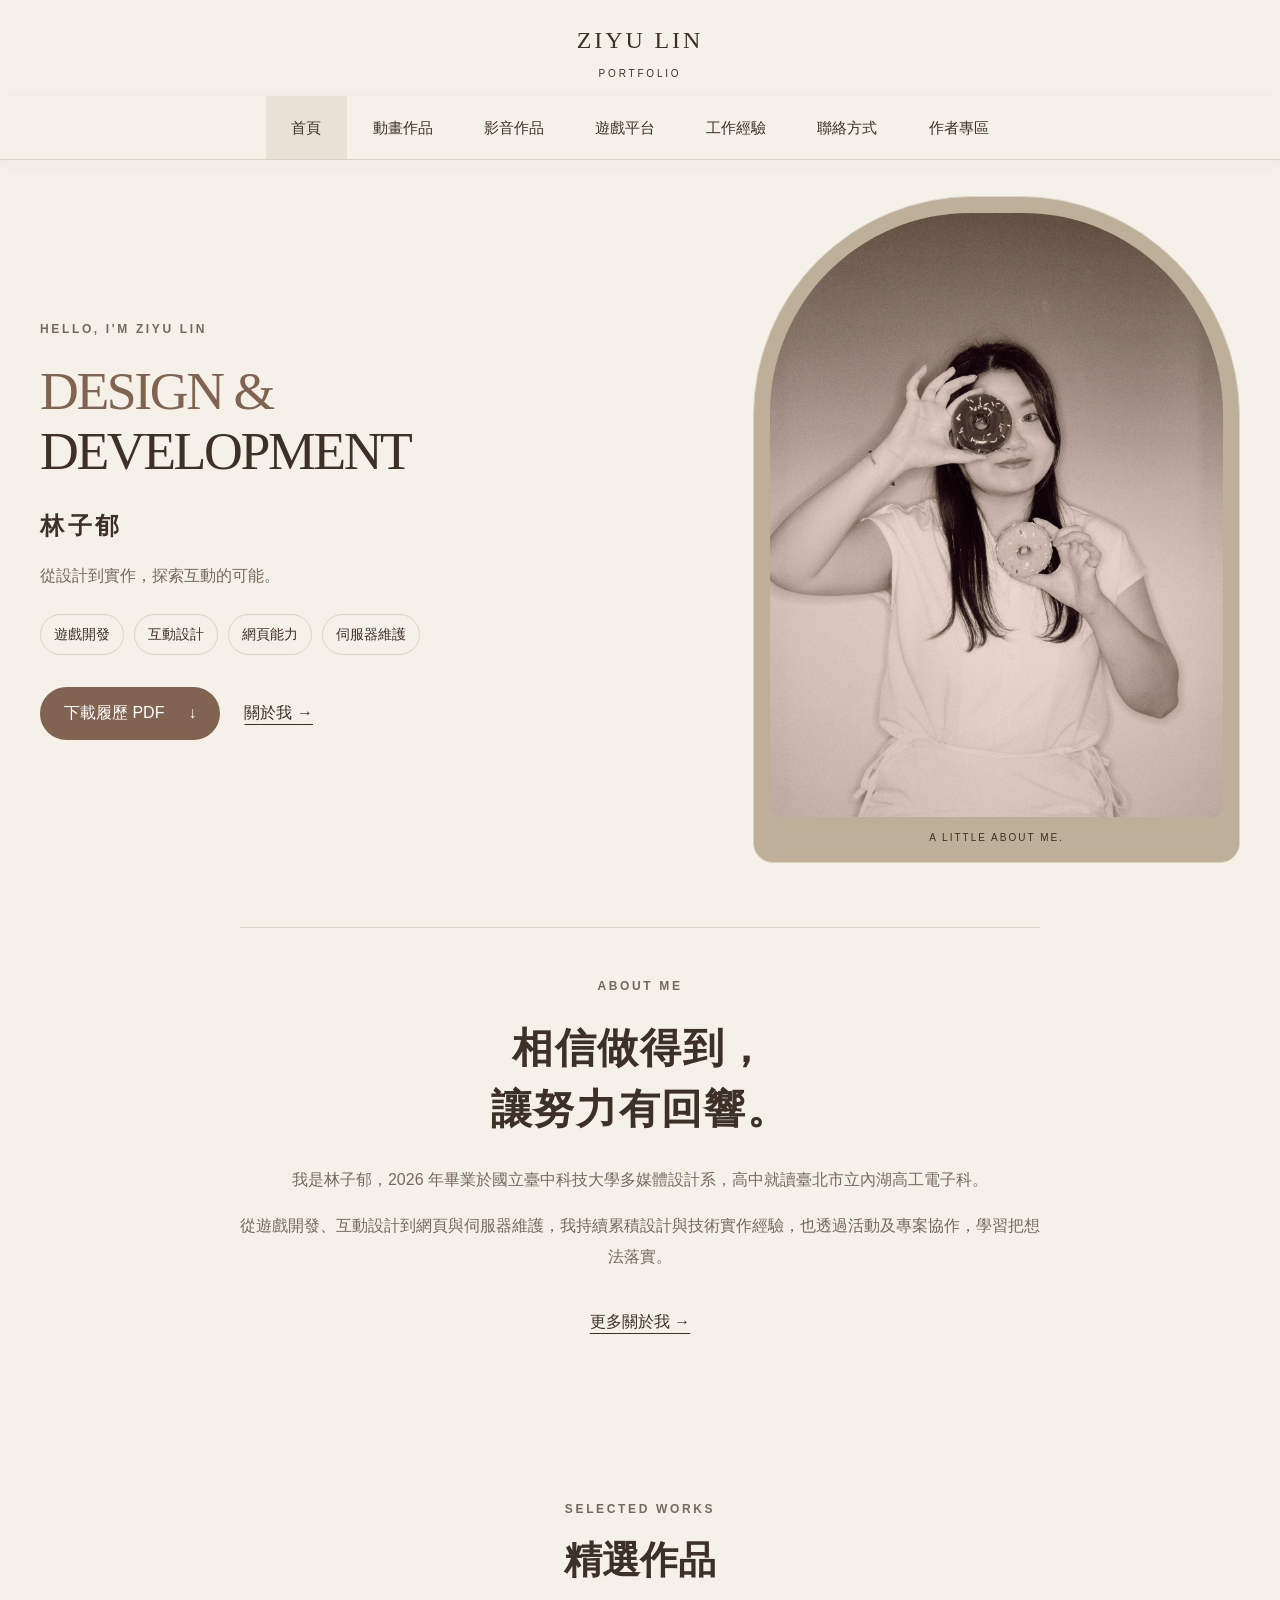
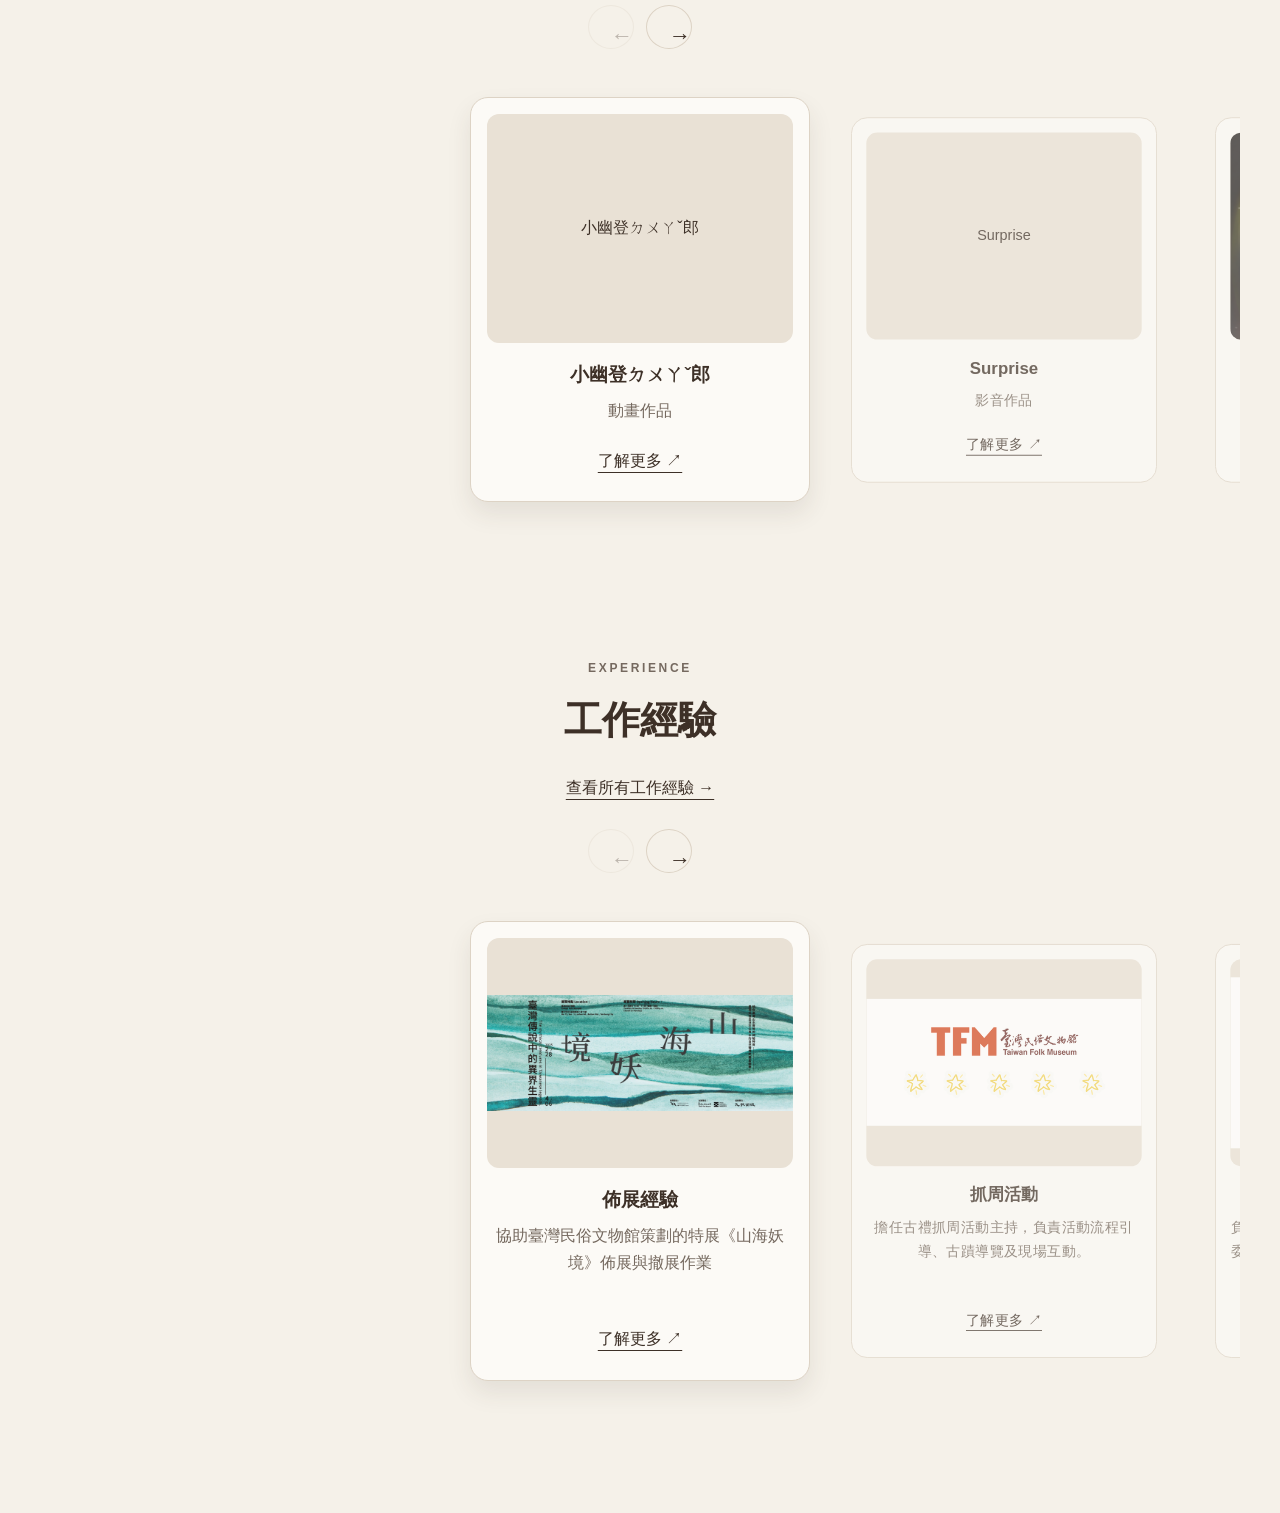
==== commit 70a05400: "0929 15:52" ====
--- a/index.html
+++ b/index.html
@@ -10,6 +10,7 @@
     <link rel="stylesheet" href="css/responsive.css">
     <link rel="stylesheet" href="css/home-design.css">
     <script src="js/navigation.js" defer></script>
+    <link rel="stylesheet" href="css/site-theme.css">
 </head>
 
 <body class="home-page">
@@ -19,6 +20,7 @@
         <p class="home-brand">
             <a href="index.html">ZIYU LIN<span>PORTFOLIO</span></a>
         </p>
+        </header>
         <nav>
             <ul>
                 <li><a href="index.html">首頁</a></li>
@@ -61,7 +63,7 @@
             </ul>
         </nav>
 
-        </header>
+
 
         <main id="mainContent">
 
@@ -94,9 +96,6 @@
 
         <!-- 簡單個人介紹 -->
         <section class="home-about" aria-labelledby="homeAboutTitle">
-            <div class="home-about-photo">
-                <img src="images/profile.jpg" alt="林子郁生活照" loading="lazy">
-            </div>
             <div class="home-about-copy">
                 <p class="home-eyebrow">ABOUT ME</p>
                 <h2 id="homeAboutTitle">相信做得到，<br>讓努力有回響。</h2>
--- a/css/home-design.css
+++ b/css/home-design.css
@@ -85,11 +85,9 @@
 .home-photo-note { margin: 12px 0 0; text-align: center; color: var(--home-ink); font-size: 10px; letter-spacing: 0.2em; }
 
 .home-page .home-about {
-    display: grid;
-    grid-template-columns: minmax(0, 0.8fr) minmax(0, 1.2fr);
-    align-items: center;
-    gap: clamp(32px, 6vw, 88px);
-    width: min(100% - 48px, 1060px);
+    display: block;
+    text-align: center;
+    width: min(100% - 48px, 800px);
     margin: 0 auto 80px;
     padding: 48px 0;
     border-top: 1px solid var(--home-line);
--- a/css/site-theme.css
+++ b/css/site-theme.css
@@ -0,0 +1,161 @@
+:root {
+    --site-bg: #f5f1e9;
+    --site-paper: #fcfaf6;
+    --site-sand: #bdaf98;
+    --site-accent: #806451;
+    --site-ink: #3d3027;
+    --site-muted: #75695f;
+    --site-line: #ddd3c5;
+    --site-nav-height: 68px;
+}
+html { scroll-padding-top: calc(var(--site-nav-height) + 20px); }
+body {
+    margin: 0;
+    background: var(--site-bg);
+    color: var(--site-ink);
+    font-family: Arial, "Microsoft JhengHei", sans-serif;
+    line-height: 1.8;
+    overflow-wrap: anywhere;
+}
+a { color: var(--site-accent); text-underline-offset: 5px; }
+h1, h2, h3 { line-height: 1.5; color: var(--site-ink); }
+.page-heading {
+    width: min(100% - 48px, 1120px);
+    margin: 28px auto;
+    padding: 0;
+    text-align: left;
+    font-family: Georgia, "Times New Roman", serif;
+    font-size: clamp(42px, 7vw, 80px);
+    font-weight: normal;
+    line-height: 1.2;
+    letter-spacing: -0.07em;
+}
+.page-heading > span {
+    display: inline-block;
+    margin-left: 12px;
+    font-size: 0.65em;
+    vertical-align: middle;
+}
+.page-heading > small { display: inline-block; margin-left: 24px; font: 14px Arial, "Microsoft JhengHei", sans-serif; letter-spacing: 0.12em; }
+body nav.site-nav {
+    position: sticky;
+    inset: 0 0 auto;
+    width: 100%;
+    z-index: 1100;
+    background: var(--site-bg);
+    border-bottom: 1px solid var(--site-line);
+    box-shadow: 0 4px 18px #3d30270a;
+}
+body nav.site-nav > ul,
+body nav.site-nav li > ul { background: var(--site-bg); opacity: 1; }
+body nav.site-nav a { color: var(--site-ink); }
+body nav.site-nav > ul > li > a { padding: 18px clamp(12px, 2vw, 28px); font-size: 15px; }
+body nav.site-nav a:hover,
+body nav.site-nav a[aria-current="page"] { background: #e9e1d5; }
+body nav.site-nav li > ul {
+    border: 1px solid var(--site-line);
+    border-radius: 0 0 12px 12px;
+    box-shadow: 0 12px 24px #3d302710;
+}
+body nav.site-nav li ul a { border: 0; font-size: 14px; }
+.button,
+button {
+    font: inherit;
+    border: 1px solid var(--site-line);
+    border-radius: 999px;
+    padding: 10px 22px;
+    cursor: pointer;
+}
+.button { background: var(--site-accent); color: white; text-decoration: none; }
+.button:hover { background: var(--site-ink); transform: none; opacity: 1; }
+button { background: var(--site-paper); color: var(--site-ink); }
+button:hover:not(:disabled) { background: #e9e1d5; }
+button:disabled { cursor: not-allowed; opacity: 0.5; }
+:focus-visible { outline: 3px solid #96765e; outline-offset: 4px; }
+.works-section { max-width: 1200px; padding: 24px clamp(16px, 4vw, 40px) 64px; }
+.works-section > h2 { margin: 0 0 28px; }
+.work-card, .experience-card {
+    display: flex;
+    flex-direction: column;
+    gap: 16px;
+    border: 1px solid var(--site-line);
+    border-radius: 18px;
+    padding: 22px;
+    background: var(--site-paper);
+    box-shadow: 0 6px 20px #3d302708;
+}
+.work-card > h3, .experience-card > h3 { margin-top: 0; }
+.work-card > .button, .experience-card > .button { align-self: flex-start; margin-top: auto; }
+.work-card p, .experience-meta, .work-card > p { color: var(--site-muted); }
+.work-card img, .experience-card img,
+#workMedia img, .work-cover-placeholder { background: #e9e1d5; border-radius: 12px; }
+.work-detail, .experience-detail {
+    width: min(100% - 32px, 960px);
+    margin: 24px auto 64px;
+    padding: clamp(20px, 4vw, 40px);
+    background: var(--site-paper);
+    border: 1px solid var(--site-line);
+    border-radius: 20px;
+}
+.work-detail h3, .experience-detail section > h3 {
+    padding-bottom: 12px;
+    border-bottom: 1px solid var(--site-line);
+    margin-top: 32px;
+}
+.work-description, .experience-text { line-height: 1.95; }
+.experience-page figure img { border: 0; background: transparent; }
+.experience-page figcaption { color: var(--site-muted); }
+#about, .contact-info, .login {
+    width: min(100% - 32px, 900px);
+    margin: 24px auto 64px;
+    padding: clamp(24px, 5vw, 52px);
+    background: var(--site-paper);
+    border: 1px solid var(--site-line);
+    border-radius: 20px;
+}
+#about h3 { border-left: 3px solid var(--site-sand); padding-left: 16px; margin-top: 32px; }
+#about h3:first-child { margin-top: 0; }
+#about p { line-height: 2; }
+.contact-info { max-width: 720px; }
+.contact-info h2 { font-family: Georgia, "Times New Roman", serif; font-size: 32px; }
+.login { max-width: 460px; }
+.login h2 { margin-top: 0; }
+input, textarea, select,
+.admin input, .admin textarea, .admin select {
+    font: inherit;
+    font-size: 16px;
+    min-width: 0;
+    max-width: 100%;
+    border: 1px solid var(--site-line);
+    border-radius: 8px;
+    padding: 10px 12px;
+    background: var(--site-paper);
+    color: var(--site-ink);
+}
+.admin textarea { width: 100%; }
+.login button { background: var(--site-accent); color: white; }
+.admin fieldset, .experience-admin fieldset, dialog {
+    border-color: var(--site-line);
+    background: var(--site-paper);
+    color: var(--site-ink);
+    border-radius: 14px;
+}
+.admin-work-item, .experience-list li, .experience-image-card { border-color: var(--site-line); }
+.admin-actions a, .admin-links a { color: var(--site-accent); }
+.field-hint, .hint { color: var(--site-muted); }
+/* 保留作者指定的藍色確認按鈕。 */
+button.confirm-delete-button, button.primary-button { background: #1765b0; border-color: #1765b0; color: white; }
+button.confirm-delete-button:hover:not(:disabled), button.primary-button:hover:not(:disabled) { background: #104e8b; }
+dialog { max-width: calc(100% - 32px); max-height: calc(100dvh - 40px); overflow-y: auto; }
+dialog::backdrop { background: #3d302766; }
+@media (max-width: 767px), (max-width: 1024px) and (orientation: portrait) {
+    body nav.site-nav { padding: 8px 16px; }
+    body nav.site-nav > .nav-toggle { background: var(--site-paper); border-color: var(--site-line); color: var(--site-ink); }
+    body nav.site-nav > ul { max-height: calc(100dvh - var(--site-nav-height) - 16px); overflow-y: auto; }
+    body nav.site-nav > ul > li > a { padding: 14px 12px; }
+    body nav.site-nav li > ul { border: 0; box-shadow: none; }
+    body nav.site-nav .submenu-toggle { color: var(--site-ink); border-radius: 0; }
+    .page-heading { width: calc(100% - 32px); margin-top: 28px; }
+    .page-heading > small { margin-left: 14px; }
+    .work-detail, .experience-detail { padding: 20px 16px; }
+}
